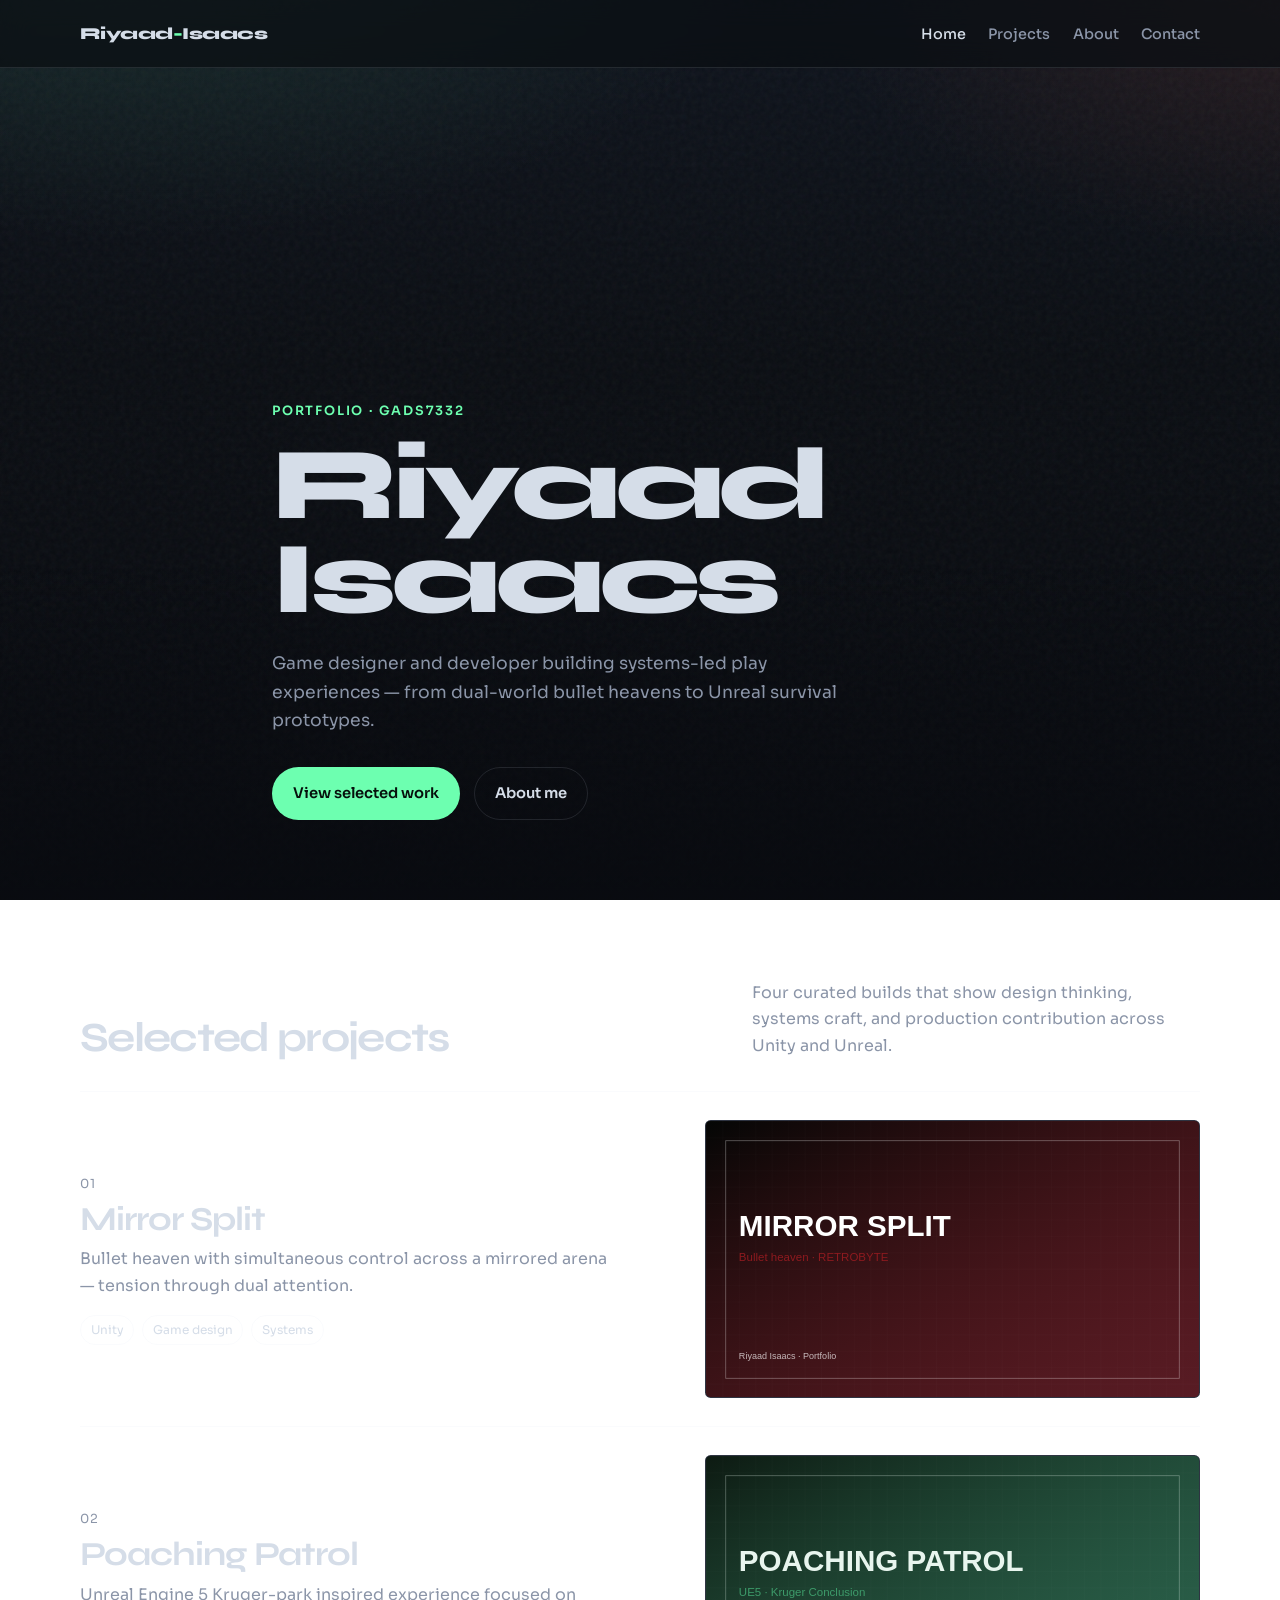
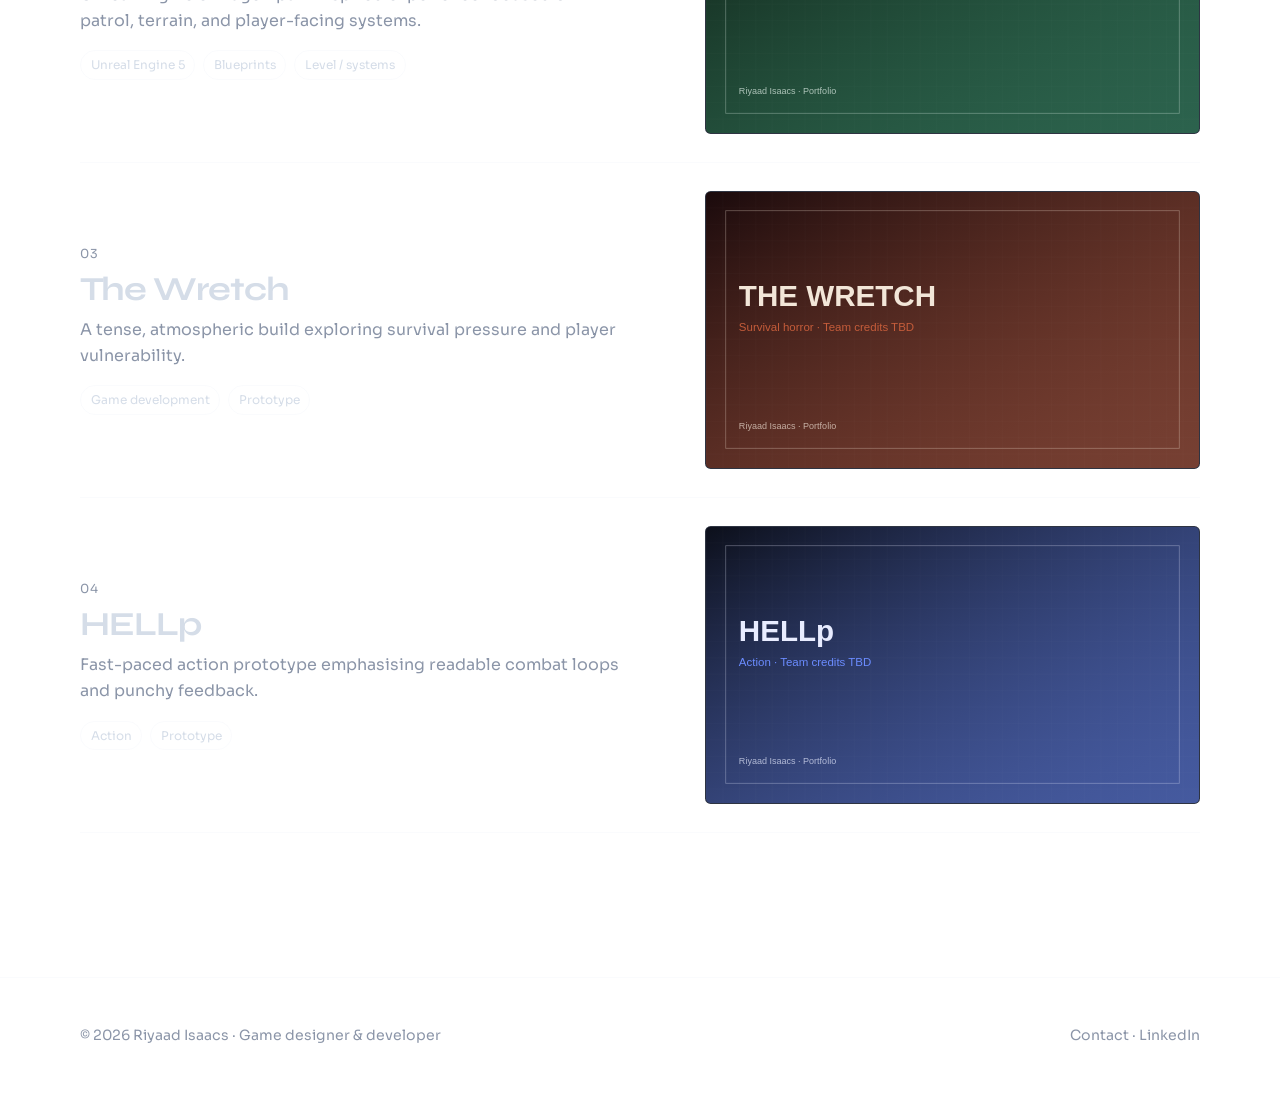
==== index.html @ bc72336f "Initial Riyaad Isaacs portfolio site for GADS Part 3. Static pages for four curated projects with PO" ====
<!DOCTYPE html>
<html lang="en">
<head>
  <meta charset="UTF-8">
  <meta name="viewport" content="width=device-width, initial-scale=1.0">
  <title>Riyaad Isaacs · Game Designer &amp; Developer</title>
  <meta name="description" content="Industry portfolio of Riyaad Isaacs — game designer and developer. Featured work: The Wretch, HELLp, Mirror Split, and Poaching Patrol.">
  <link rel="preconnect" href="https://fonts.googleapis.com">
  <link rel="preconnect" href="https://fonts.gstatic.com" crossorigin>
  <link href="https://fonts.googleapis.com/css2?family=Sora:wght@400;500;600&family=Syne:wght@700;800&display=swap" rel="stylesheet">
  <link rel="stylesheet" href="css/styles.css">
</head>
<body>
  <div class="site-wrap">
    <header class="site-header" data-site-header></header>

    <main>
      <section class="hero">
        <div class="container hero-copy">
          <p class="eyebrow">Portfolio · GADS7332</p>
          <h1>Riyaad Isaacs</h1>
          <p class="hero-lead">
            Game designer and developer building systems-led play experiences —
            from dual-world bullet heavens to Unreal survival prototypes.
          </p>
          <div class="cta-row">
            <a class="btn btn-primary" href="#projects">View selected work</a>
            <a class="btn btn-ghost" href="about.html">About me</a>
          </div>
        </div>
      </section>

      <section class="section" id="projects">
        <div class="container">
          <div class="section-head">
            <h2>Selected projects</h2>
            <p>Four curated builds that show design thinking, systems craft, and production contribution across Unity and Unreal.</p>
          </div>

          <div class="project-list">
            <a class="project-row" href="projects/mirror-split.html">
              <div class="project-meta">
                <div class="index">01</div>
                <h3>Mirror Split</h3>
                <p>Bullet heaven with simultaneous control across a mirrored arena — tension through dual attention.</p>
                <div class="tags">
                  <span class="tag">Unity</span>
                  <span class="tag">Game design</span>
                  <span class="tag">Systems</span>
                </div>
              </div>
              <div class="project-thumb">
                <img src="assets/projects/mirror-split/poster.svg" alt="Mirror Split poster" width="640" height="360" loading="lazy">
              </div>
            </a>

            <a class="project-row" href="projects/poaching-patrol.html">
              <div class="project-meta">
                <div class="index">02</div>
                <h3>Poaching Patrol</h3>
                <p>Unreal Engine 5 Kruger-park inspired experience focused on patrol, terrain, and player-facing systems.</p>
                <div class="tags">
                  <span class="tag">Unreal Engine 5</span>
                  <span class="tag">Blueprints</span>
                  <span class="tag">Level / systems</span>
                </div>
              </div>
              <div class="project-thumb">
                <img src="assets/projects/poaching-patrol/poster.svg" alt="Poaching Patrol poster" width="640" height="360" loading="lazy">
              </div>
            </a>

            <a class="project-row" href="projects/the-wretch.html">
              <div class="project-meta">
                <div class="index">03</div>
                <h3>The Wretch</h3>
                <p>A tense, atmospheric build exploring survival pressure and player vulnerability.</p>
                <div class="tags">
                  <span class="tag">Game development</span>
                  <span class="tag">Prototype</span>
                </div>
              </div>
              <div class="project-thumb">
                <img src="assets/projects/the-wretch/poster.svg" alt="The Wretch poster" width="640" height="360" loading="lazy">
              </div>
            </a>

            <a class="project-row" href="projects/hellp.html">
              <div class="project-meta">
                <div class="index">04</div>
                <h3>HELLp</h3>
                <p>Fast-paced action prototype emphasising readable combat loops and punchy feedback.</p>
                <div class="tags">
                  <span class="tag">Action</span>
                  <span class="tag">Prototype</span>
                </div>
              </div>
              <div class="project-thumb">
                <img src="assets/projects/hellp/poster.svg" alt="HELLp poster" width="640" height="360" loading="lazy">
              </div>
            </a>
          </div>
        </div>
      </section>
    </main>

    <footer class="site-footer" data-site-footer></footer>
  </div>
  <script src="js/main.js"></script>
</body>
</html>
---- css/styles.css ----
:root {
  --ink: #0b0e13;
  --ink-2: #121722;
  --panel: #171d2a;
  --fog: #d5dde8;
  --muted: #8b95a8;
  --signal: #6dffb0;
  --signal-dim: rgba(109, 255, 176, 0.14);
  --ember: #ff6a45;
  --line: rgba(213, 221, 232, 0.12);
  --max: 1120px;
  --nav-h: 4.25rem;
  --ease: cubic-bezier(0.22, 1, 0.36, 1);
  --font-display: "Syne", sans-serif;
  --font-body: "Sora", sans-serif;
}

*,
*::before,
*::after {
  box-sizing: border-box;
}

html {
  scroll-behavior: smooth;
}

body {
  margin: 0;
  min-height: 100vh;
  color: var(--fog);
  font-family: var(--font-body);
  font-size: 1rem;
  line-height: 1.65;
  background:
    radial-gradient(1200px 600px at 10% -10%, rgba(109, 255, 176, 0.12), transparent 55%),
    radial-gradient(900px 500px at 100% 0%, rgba(255, 106, 69, 0.1), transparent 50%),
    linear-gradient(180deg, #0f141d 0%, var(--ink) 40%, #090b10 100%);
  background-attachment: fixed;
}

body::before {
  content: "";
  position: fixed;
  inset: 0;
  pointer-events: none;
  z-index: 0;
  opacity: 0.045;
  background-image: url("data:image/svg+xml,%3Csvg viewBox='0 0 200 200' xmlns='http://www.w3.org/2000/svg'%3E%3Cfilter id='n'%3E%3CfeTurbulence type='fractalNoise' baseFrequency='0.85' numOctaves='4' stitchTiles='stitch'/%3E%3C/filter%3E%3Crect width='100%25' height='100%25' filter='url(%23n)'/%3E%3C/svg%3E");
}

img {
  max-width: 100%;
  display: block;
  height: auto;
}

a {
  color: var(--signal);
  text-decoration-thickness: 1px;
  text-underline-offset: 0.2em;
}

a:hover {
  color: #b8ffd9;
}

.site-wrap {
  position: relative;
  z-index: 1;
}

.container {
  width: min(100% - 2.5rem, var(--max));
  margin-inline: auto;
}

/* Nav */
.site-header {
  position: sticky;
  top: 0;
  z-index: 50;
  height: var(--nav-h);
  border-bottom: 1px solid var(--line);
  background: rgba(11, 14, 19, 0.72);
  backdrop-filter: blur(14px);
}

.nav {
  height: var(--nav-h);
  display: flex;
  align-items: center;
  justify-content: space-between;
  gap: 1rem;
}

.brand {
  font-family: var(--font-display);
  font-weight: 800;
  font-size: 1.05rem;
  letter-spacing: -0.03em;
  color: var(--fog);
  text-decoration: none;
}

.brand span {
  color: var(--signal);
}

.nav-links {
  display: flex;
  gap: 1.4rem;
  list-style: none;
  margin: 0;
  padding: 0;
}

.nav-links a {
  color: var(--muted);
  text-decoration: none;
  font-size: 0.9rem;
  font-weight: 500;
  transition: color 0.2s var(--ease);
}

.nav-links a:hover,
.nav-links a[aria-current="page"] {
  color: var(--fog);
}

.nav-toggle {
  display: none;
  background: transparent;
  border: 1px solid var(--line);
  color: var(--fog);
  padding: 0.45rem 0.7rem;
  border-radius: 0.4rem;
  font: inherit;
  cursor: pointer;
}

/* Hero */
.hero {
  min-height: calc(100vh - var(--nav-h));
  display: grid;
  align-items: end;
  padding: 4rem 0 5rem;
  position: relative;
  overflow: hidden;
}

.hero::after {
  content: "";
  position: absolute;
  inset: auto 0 0 0;
  height: 40%;
  background: linear-gradient(transparent, rgba(9, 11, 16, 0.9));
  pointer-events: none;
}

.hero-copy {
  position: relative;
  z-index: 2;
  max-width: 46rem;
  animation: rise 0.9s var(--ease) both;
}

.eyebrow {
  display: inline-block;
  margin: 0 0 1rem;
  color: var(--signal);
  font-size: 0.8rem;
  font-weight: 600;
  letter-spacing: 0.14em;
  text-transform: uppercase;
}

.hero h1 {
  margin: 0;
  font-family: var(--font-display);
  font-weight: 800;
  font-size: clamp(3.2rem, 9vw, 6.4rem);
  line-height: 0.92;
  letter-spacing: -0.05em;
}

.hero-lead {
  margin: 1.4rem 0 0;
  max-width: 36rem;
  color: var(--muted);
  font-size: 1.08rem;
}

.cta-row {
  display: flex;
  flex-wrap: wrap;
  gap: 0.85rem;
  margin-top: 2rem;
}

.btn {
  display: inline-flex;
  align-items: center;
  justify-content: center;
  gap: 0.45rem;
  padding: 0.85rem 1.25rem;
  border-radius: 999px;
  border: 1px solid transparent;
  font: inherit;
  font-size: 0.92rem;
  font-weight: 600;
  text-decoration: none;
  cursor: pointer;
  transition: transform 0.25s var(--ease), background 0.25s var(--ease), border-color 0.25s var(--ease);
}

.btn:hover {
  transform: translateY(-2px);
}

.btn-primary {
  background: var(--signal);
  color: #06110c;
}

.btn-primary:hover {
  color: #06110c;
  background: #9affc9;
}

.btn-ghost {
  background: transparent;
  border-color: var(--line);
  color: var(--fog);
}

.btn-ghost:hover {
  border-color: rgba(213, 221, 232, 0.35);
  color: var(--fog);
}

/* Sections */
.section {
  padding: 5rem 0;
}

.section-head {
  display: flex;
  flex-wrap: wrap;
  justify-content: space-between;
  align-items: end;
  gap: 1rem;
  margin-bottom: 2rem;
}

.section-head h2 {
  margin: 0;
  font-family: var(--font-display);
  font-size: clamp(1.8rem, 4vw, 2.6rem);
  letter-spacing: -0.04em;
  line-height: 1.05;
}

.section-head p {
  margin: 0;
  max-width: 28rem;
  color: var(--muted);
}

/* Project list (not cards) */
.project-list {
  display: grid;
  gap: 0;
  border-top: 1px solid var(--line);
}

.project-row {
  display: grid;
  grid-template-columns: minmax(0, 1.2fr) minmax(0, 1fr);
  gap: 2rem;
  align-items: center;
  padding: 1.75rem 0;
  border-bottom: 1px solid var(--line);
  text-decoration: none;
  color: inherit;
  transition: background 0.3s var(--ease);
}

.project-row:hover {
  background: linear-gradient(90deg, var(--signal-dim), transparent 70%);
}

.project-row:hover .project-thumb img {
  transform: scale(1.04);
}

.project-meta .index {
  color: var(--muted);
  font-size: 0.78rem;
  letter-spacing: 0.12em;
  text-transform: uppercase;
}

.project-meta h3 {
  margin: 0.4rem 0 0.55rem;
  font-family: var(--font-display);
  font-size: clamp(1.5rem, 3vw, 2.1rem);
  letter-spacing: -0.03em;
  line-height: 1.1;
}

.project-meta p {
  margin: 0;
  color: var(--muted);
  max-width: 34rem;
}

.project-meta .tags {
  display: flex;
  flex-wrap: wrap;
  gap: 0.5rem;
  margin-top: 1rem;
}

.tag {
  font-size: 0.75rem;
  color: var(--fog);
  border: 1px solid var(--line);
  padding: 0.25rem 0.6rem;
  border-radius: 999px;
}

.project-thumb {
  overflow: hidden;
  border-radius: 0.35rem;
  aspect-ratio: 16 / 9;
  background: var(--panel);
  border: 1px solid var(--line);
}

.project-thumb img {
  width: 100%;
  height: 100%;
  object-fit: cover;
  transition: transform 0.6s var(--ease);
}

/* Page heroes */
.page-hero {
  padding: 3.5rem 0 2rem;
  animation: rise 0.7s var(--ease) both;
}

.page-hero h1 {
  margin: 0.4rem 0 0;
  font-family: var(--font-display);
  font-size: clamp(2.4rem, 6vw, 4.2rem);
  letter-spacing: -0.045em;
  line-height: 0.98;
}

.page-hero .lede {
  margin: 1rem 0 0;
  max-width: 40rem;
  color: var(--muted);
}

/* About / contact */
.prose {
  max-width: 42rem;
}

.prose p + p {
  margin-top: 1rem;
}

.tool-list {
  display: flex;
  flex-wrap: wrap;
  gap: 0.55rem;
  margin: 1.5rem 0 0;
  padding: 0;
  list-style: none;
}

.tool-list li {
  padding: 0.45rem 0.8rem;
  border: 1px solid var(--line);
  border-radius: 999px;
  font-size: 0.85rem;
  color: var(--fog);
  background: rgba(23, 29, 42, 0.55);
}

.contact-grid {
  display: grid;
  grid-template-columns: repeat(auto-fit, minmax(220px, 1fr));
  gap: 1.25rem;
  margin-top: 2rem;
}

.contact-item {
  padding: 1.25rem 0;
  border-top: 1px solid var(--line);
}

.contact-item h3 {
  margin: 0 0 0.4rem;
  font-family: var(--font-display);
  font-size: 1.05rem;
}

.contact-item p,
.contact-item a {
  margin: 0;
  color: var(--muted);
  text-decoration: none;
}

.contact-item a:hover {
  color: var(--signal);
}

/* Project detail */
.poster-bleed {
  width: 100%;
  margin: 0 0 2.5rem;
  border-bottom: 1px solid var(--line);
  background: #000;
}

.poster-bleed img {
  width: min(100%, var(--max));
  margin-inline: auto;
  aspect-ratio: 16 / 9;
  object-fit: cover;
}

.detail-grid {
  display: grid;
  grid-template-columns: minmax(0, 1.55fr) minmax(0, 0.9fr);
  gap: 2.5rem;
  align-items: start;
}

.detail-block {
  margin-bottom: 2rem;
}

.detail-block h2 {
  margin: 0 0 0.7rem;
  font-family: var(--font-display);
  font-size: 1.25rem;
  letter-spacing: -0.02em;
}

.detail-block p,
.detail-block ul {
  margin: 0;
  color: var(--muted);
}

.detail-block ul {
  padding-left: 1.1rem;
}

.side-panel {
  position: sticky;
  top: calc(var(--nav-h) + 1rem);
  padding: 1.25rem;
  border: 1px solid var(--line);
  background: rgba(23, 29, 42, 0.65);
  border-radius: 0.5rem;
}

.side-panel h2 {
  margin: 0 0 1rem;
  font-family: var(--font-display);
  font-size: 1.05rem;
}

.meta-row {
  display: grid;
  gap: 0.25rem;
  padding: 0.75rem 0;
  border-top: 1px solid var(--line);
}

.meta-row:last-child {
  border-bottom: 1px solid var(--line);
}

.meta-row dt {
  font-size: 0.72rem;
  letter-spacing: 0.1em;
  text-transform: uppercase;
  color: var(--muted);
}

.meta-row dd {
  margin: 0;
  color: var(--fog);
}

.qr-pair {
  display: grid;
  grid-template-columns: 1fr 1fr;
  gap: 1rem;
  margin-top: 1.25rem;
}

.qr-item {
  text-align: center;
}

.qr-item img,
.qr-placeholder {
  width: 100%;
  aspect-ratio: 1;
  border-radius: 0.35rem;
  border: 1px solid var(--line);
  background: #fff;
  object-fit: contain;
}

.qr-placeholder {
  display: grid;
  place-items: center;
  padding: 0.75rem;
  color: #555;
  font-size: 0.75rem;
  line-height: 1.35;
  background: #f4f4f4;
}

.qr-item figcaption {
  margin-top: 0.45rem;
  font-size: 0.78rem;
  color: var(--muted);
}

.qr-item a {
  display: inline-block;
  margin-top: 0.35rem;
  font-size: 0.8rem;
}

.process-grid {
  display: grid;
  grid-template-columns: repeat(auto-fit, minmax(220px, 1fr));
  gap: 1rem;
  margin-top: 1rem;
}

.process-grid figure {
  margin: 0;
}

.process-grid img {
  width: 100%;
  aspect-ratio: 16 / 10;
  object-fit: cover;
  border-radius: 0.35rem;
  border: 1px solid var(--line);
  background: var(--panel);
}

.process-grid figcaption {
  margin-top: 0.4rem;
  font-size: 0.8rem;
  color: var(--muted);
}

.placeholder-note {
  margin-top: 0.75rem;
  padding: 0.75rem 0.9rem;
  border-left: 3px solid var(--ember);
  background: rgba(255, 106, 69, 0.08);
  color: var(--fog);
  font-size: 0.88rem;
}

/* Footer */
.site-footer {
  margin-top: 4rem;
  padding: 2rem 0 2.5rem;
  border-top: 1px solid var(--line);
  color: var(--muted);
  font-size: 0.88rem;
}

.footer-row {
  display: flex;
  flex-wrap: wrap;
  justify-content: space-between;
  gap: 1rem;
}

.footer-row a {
  color: var(--muted);
  text-decoration: none;
}

.footer-row a:hover {
  color: var(--signal);
}

@keyframes rise {
  from {
    opacity: 0;
    transform: translateY(18px);
  }
  to {
    opacity: 1;
    transform: translateY(0);
  }
}

@media (max-width: 860px) {
  .project-row {
    grid-template-columns: 1fr;
    gap: 1rem;
  }

  .project-thumb {
    order: -1;
  }

  .detail-grid {
    grid-template-columns: 1fr;
  }

  .side-panel {
    position: static;
  }
}

@media (max-width: 700px) {
  .nav-toggle {
    display: inline-flex;
  }

  .nav-links {
    position: absolute;
    top: var(--nav-h);
    left: 0;
    right: 0;
    display: none;
    flex-direction: column;
    gap: 0;
    padding: 0.5rem 1.25rem 1rem;
    background: rgba(11, 14, 19, 0.96);
    border-bottom: 1px solid var(--line);
  }

  .nav-links.open {
    display: flex;
  }

  .nav-links a {
    padding: 0.75rem 0;
    border-bottom: 1px solid var(--line);
  }

  .hero {
    min-height: auto;
    padding: 3.5rem 0 3rem;
  }
}
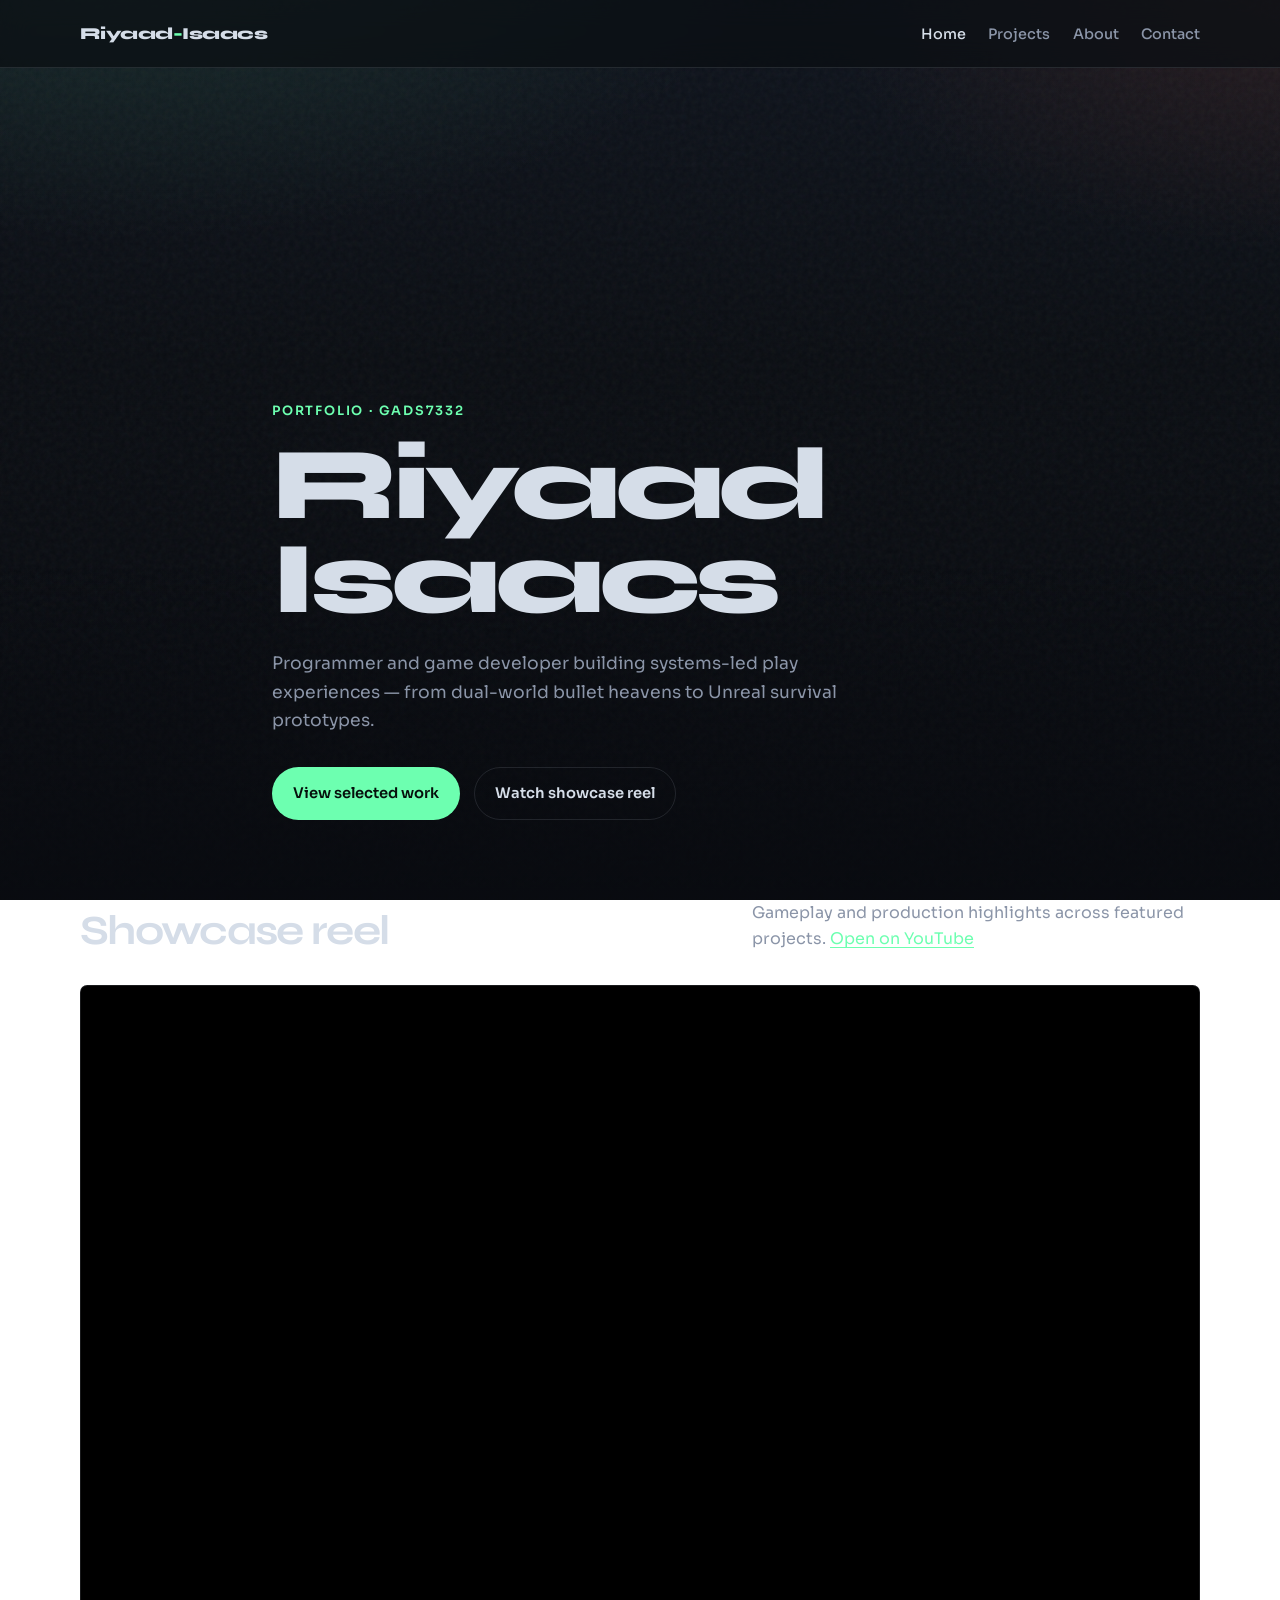
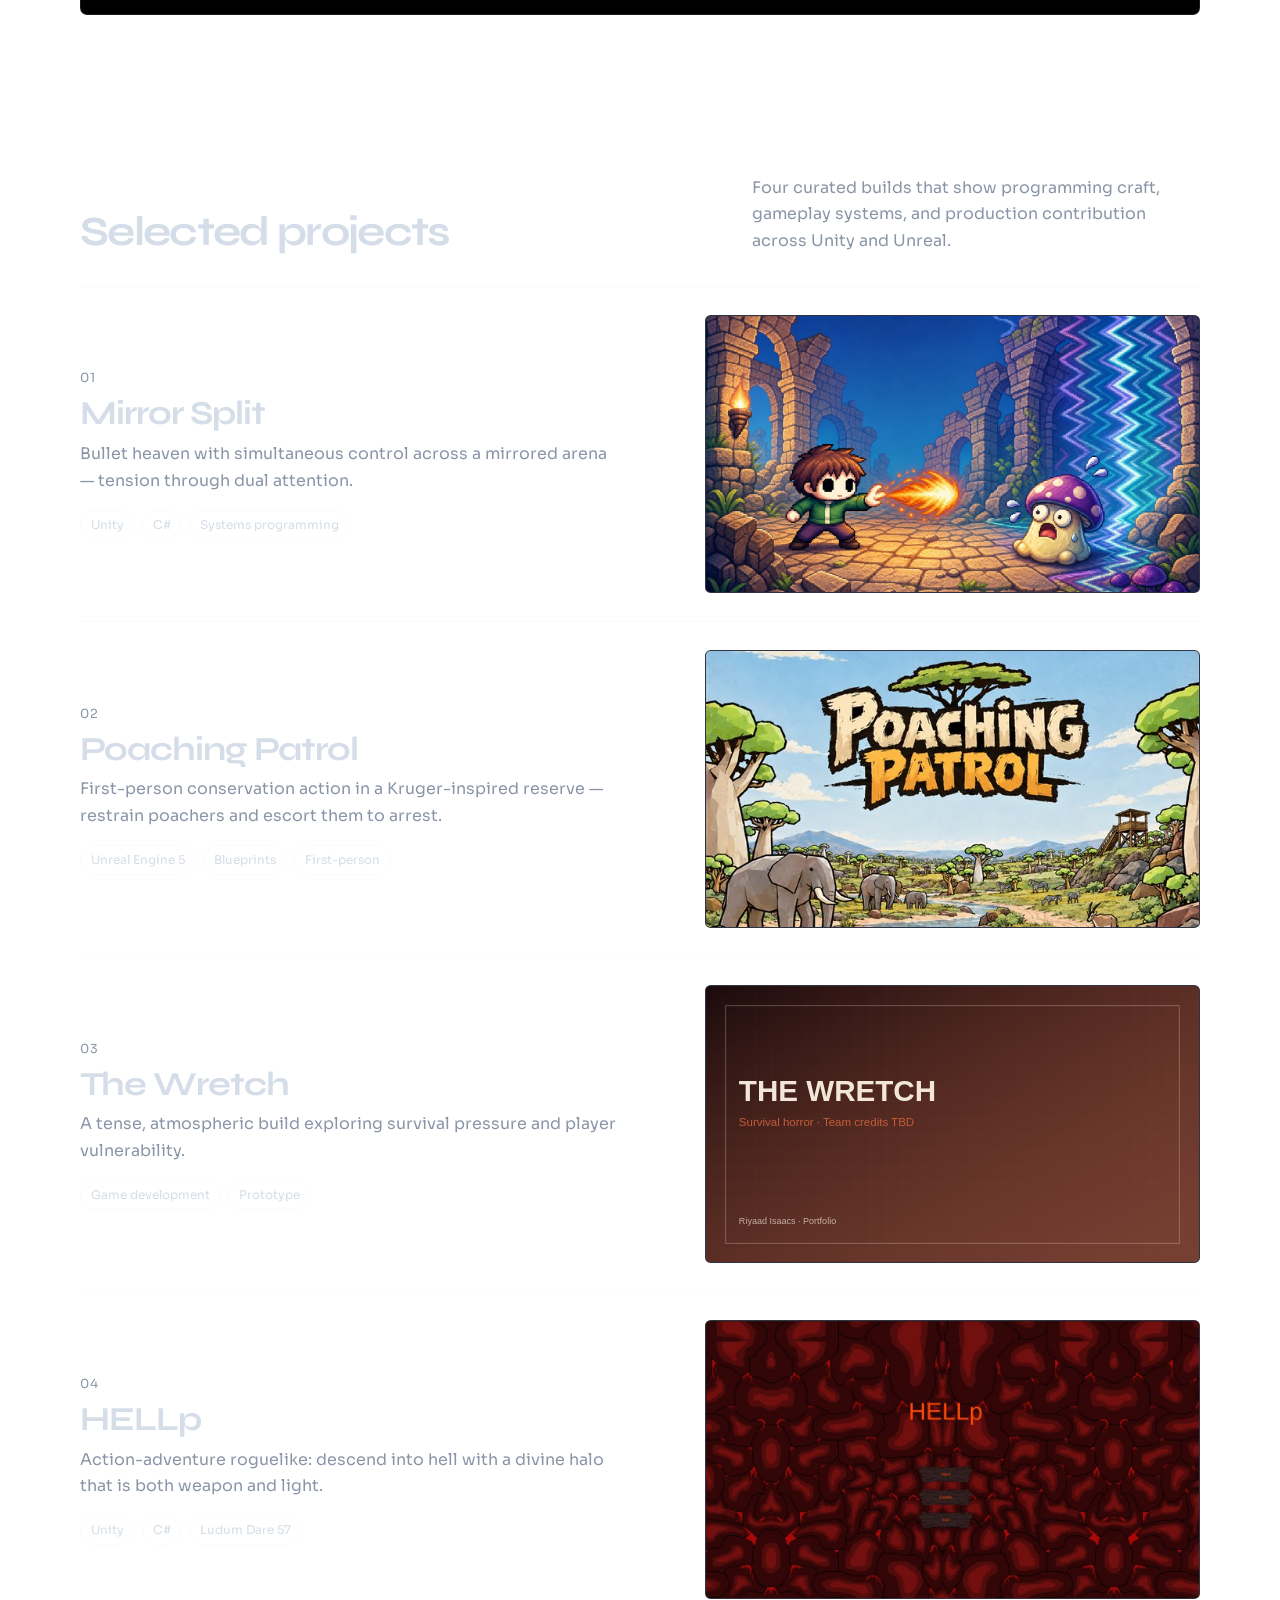
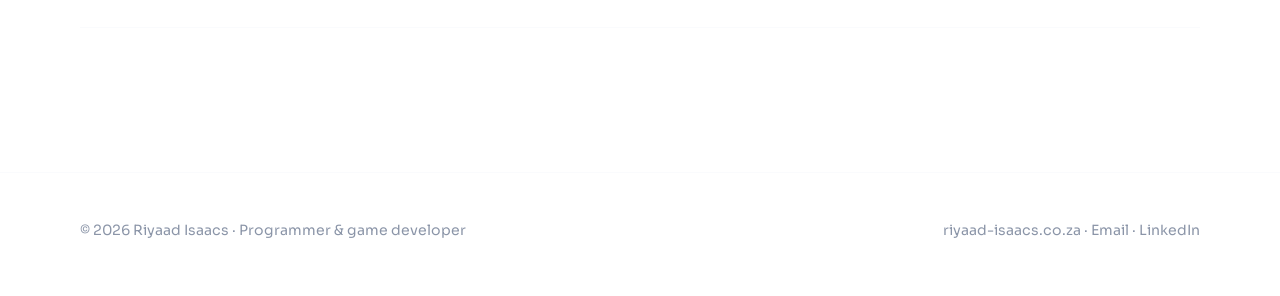
==== commit 3dac577d: "Add domain, showcase reel, Unity for HELLp, and GitHub Pages CNAME. Co-authored-by: Cursor <cursorag" ====
--- a/index.html
+++ b/index.html
@@ -3,8 +3,8 @@
 <head>
   <meta charset="UTF-8">
   <meta name="viewport" content="width=device-width, initial-scale=1.0">
-  <title>Riyaad Isaacs · Game Designer &amp; Developer</title>
-  <meta name="description" content="Industry portfolio of Riyaad Isaacs — game designer and developer. Featured work: The Wretch, HELLp, Mirror Split, and Poaching Patrol.">
+  <title>Riyaad Isaacs · Programmer &amp; Game Developer</title>
+  <meta name="description" content="Industry portfolio of Riyaad Isaacs — programmer and game developer. Featured work: The Wretch, HELLp, Mirror Split, and Poaching Patrol.">
   <link rel="preconnect" href="https://fonts.googleapis.com">
   <link rel="preconnect" href="https://fonts.gstatic.com" crossorigin>
   <link href="https://fonts.googleapis.com/css2?family=Sora:wght@400;500;600&family=Syne:wght@700;800&display=swap" rel="stylesheet">
@@ -20,12 +20,30 @@
           <p class="eyebrow">Portfolio · GADS7332</p>
           <h1>Riyaad Isaacs</h1>
           <p class="hero-lead">
-            Game designer and developer building systems-led play experiences —
+            Programmer and game developer building systems-led play experiences —
             from dual-world bullet heavens to Unreal survival prototypes.
           </p>
           <div class="cta-row">
             <a class="btn btn-primary" href="#projects">View selected work</a>
-            <a class="btn btn-ghost" href="about.html">About me</a>
+            <a class="btn btn-ghost" href="#showcase">Watch showcase reel</a>
+          </div>
+        </div>
+      </section>
+
+      <section class="section" id="showcase" style="padding-top: 0;">
+        <div class="container">
+          <div class="section-head">
+            <h2>Showcase reel</h2>
+            <p>Gameplay and production highlights across featured projects. <a href="https://youtu.be/JTp2ZXE9Sso" target="_blank" rel="noopener noreferrer">Open on YouTube</a></p>
+          </div>
+          <div class="video-frame">
+            <iframe
+              src="https://www.youtube.com/embed/JTp2ZXE9Sso"
+              title="Riyaad Isaacs portfolio showcase reel"
+              allow="accelerometer; autoplay; clipboard-write; encrypted-media; gyroscope; picture-in-picture; web-share"
+              referrerpolicy="strict-origin-when-cross-origin"
+              allowfullscreen
+              loading="lazy"></iframe>
           </div>
         </div>
       </section>
@@ -34,7 +52,7 @@
         <div class="container">
           <div class="section-head">
             <h2>Selected projects</h2>
-            <p>Four curated builds that show design thinking, systems craft, and production contribution across Unity and Unreal.</p>
+            <p>Four curated builds that show programming craft, gameplay systems, and production contribution across Unity and Unreal.</p>
           </div>
 
           <div class="project-list">
@@ -45,12 +63,12 @@
                 <p>Bullet heaven with simultaneous control across a mirrored arena — tension through dual attention.</p>
                 <div class="tags">
                   <span class="tag">Unity</span>
-                  <span class="tag">Game design</span>
-                  <span class="tag">Systems</span>
+                  <span class="tag">C#</span>
+                  <span class="tag">Systems programming</span>
                 </div>
               </div>
               <div class="project-thumb">
-                <img src="assets/projects/mirror-split/poster.svg" alt="Mirror Split poster" width="640" height="360" loading="lazy">
+                <img src="assets/projects/mirror-split/poster.jpg" alt="Mirror Split poster" width="640" height="360" loading="lazy">
               </div>
             </a>
 
@@ -58,15 +76,15 @@
               <div class="project-meta">
                 <div class="index">02</div>
                 <h3>Poaching Patrol</h3>
-                <p>Unreal Engine 5 Kruger-park inspired experience focused on patrol, terrain, and player-facing systems.</p>
+                <p>First-person conservation action in a Kruger-inspired reserve — restrain poachers and escort them to arrest.</p>
                 <div class="tags">
                   <span class="tag">Unreal Engine 5</span>
                   <span class="tag">Blueprints</span>
-                  <span class="tag">Level / systems</span>
+                  <span class="tag">First-person</span>
                 </div>
               </div>
               <div class="project-thumb">
-                <img src="assets/projects/poaching-patrol/poster.svg" alt="Poaching Patrol poster" width="640" height="360" loading="lazy">
+                <img src="assets/projects/poaching-patrol/poster.jpg" alt="Poaching Patrol poster" width="640" height="360" loading="lazy">
               </div>
             </a>
 
@@ -89,14 +107,15 @@
               <div class="project-meta">
                 <div class="index">04</div>
                 <h3>HELLp</h3>
-                <p>Fast-paced action prototype emphasising readable combat loops and punchy feedback.</p>
+                <p>Action-adventure roguelike: descend into hell with a divine halo that is both weapon and light.</p>
                 <div class="tags">
-                  <span class="tag">Action</span>
-                  <span class="tag">Prototype</span>
+                  <span class="tag">Unity</span>
+                  <span class="tag">C#</span>
+                  <span class="tag">Ludum Dare 57</span>
                 </div>
               </div>
               <div class="project-thumb">
-                <img src="assets/projects/hellp/poster.svg" alt="HELLp poster" width="640" height="360" loading="lazy">
+                <img src="assets/projects/hellp/poster.jpg" alt="HELLp poster" width="640" height="360" loading="lazy">
               </div>
             </a>
           </div>
--- a/css/styles.css
+++ b/css/styles.css
@@ -239,6 +239,26 @@
   color: var(--fog);
 }
 
+/* Video */
+.video-frame {
+  position: relative;
+  width: 100%;
+  aspect-ratio: 16 / 9;
+  border-radius: 0.45rem;
+  overflow: hidden;
+  border: 1px solid var(--line);
+  background: #000;
+  margin-top: 1.5rem;
+}
+
+.video-frame iframe {
+  position: absolute;
+  inset: 0;
+  width: 100%;
+  height: 100%;
+  border: 0;
+}
+
 /* Sections */
 .section {
   padding: 5rem 0;
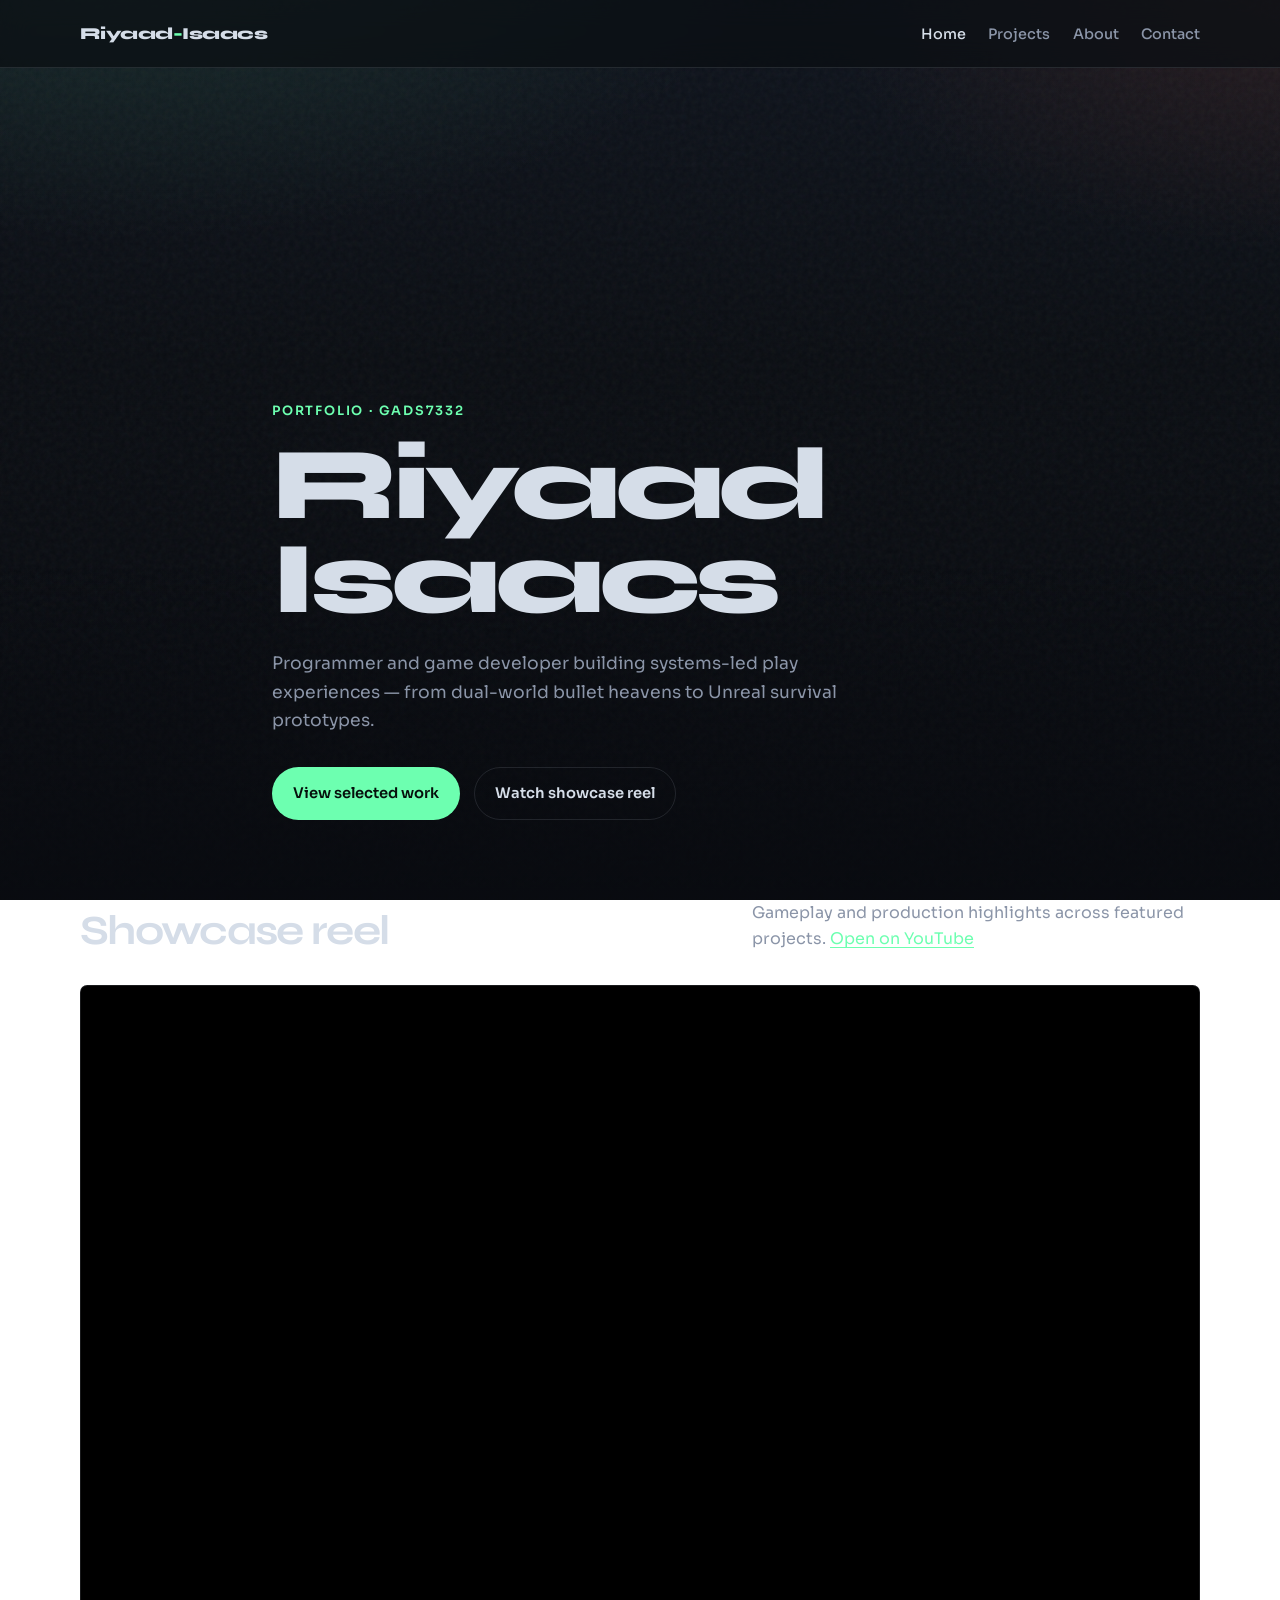
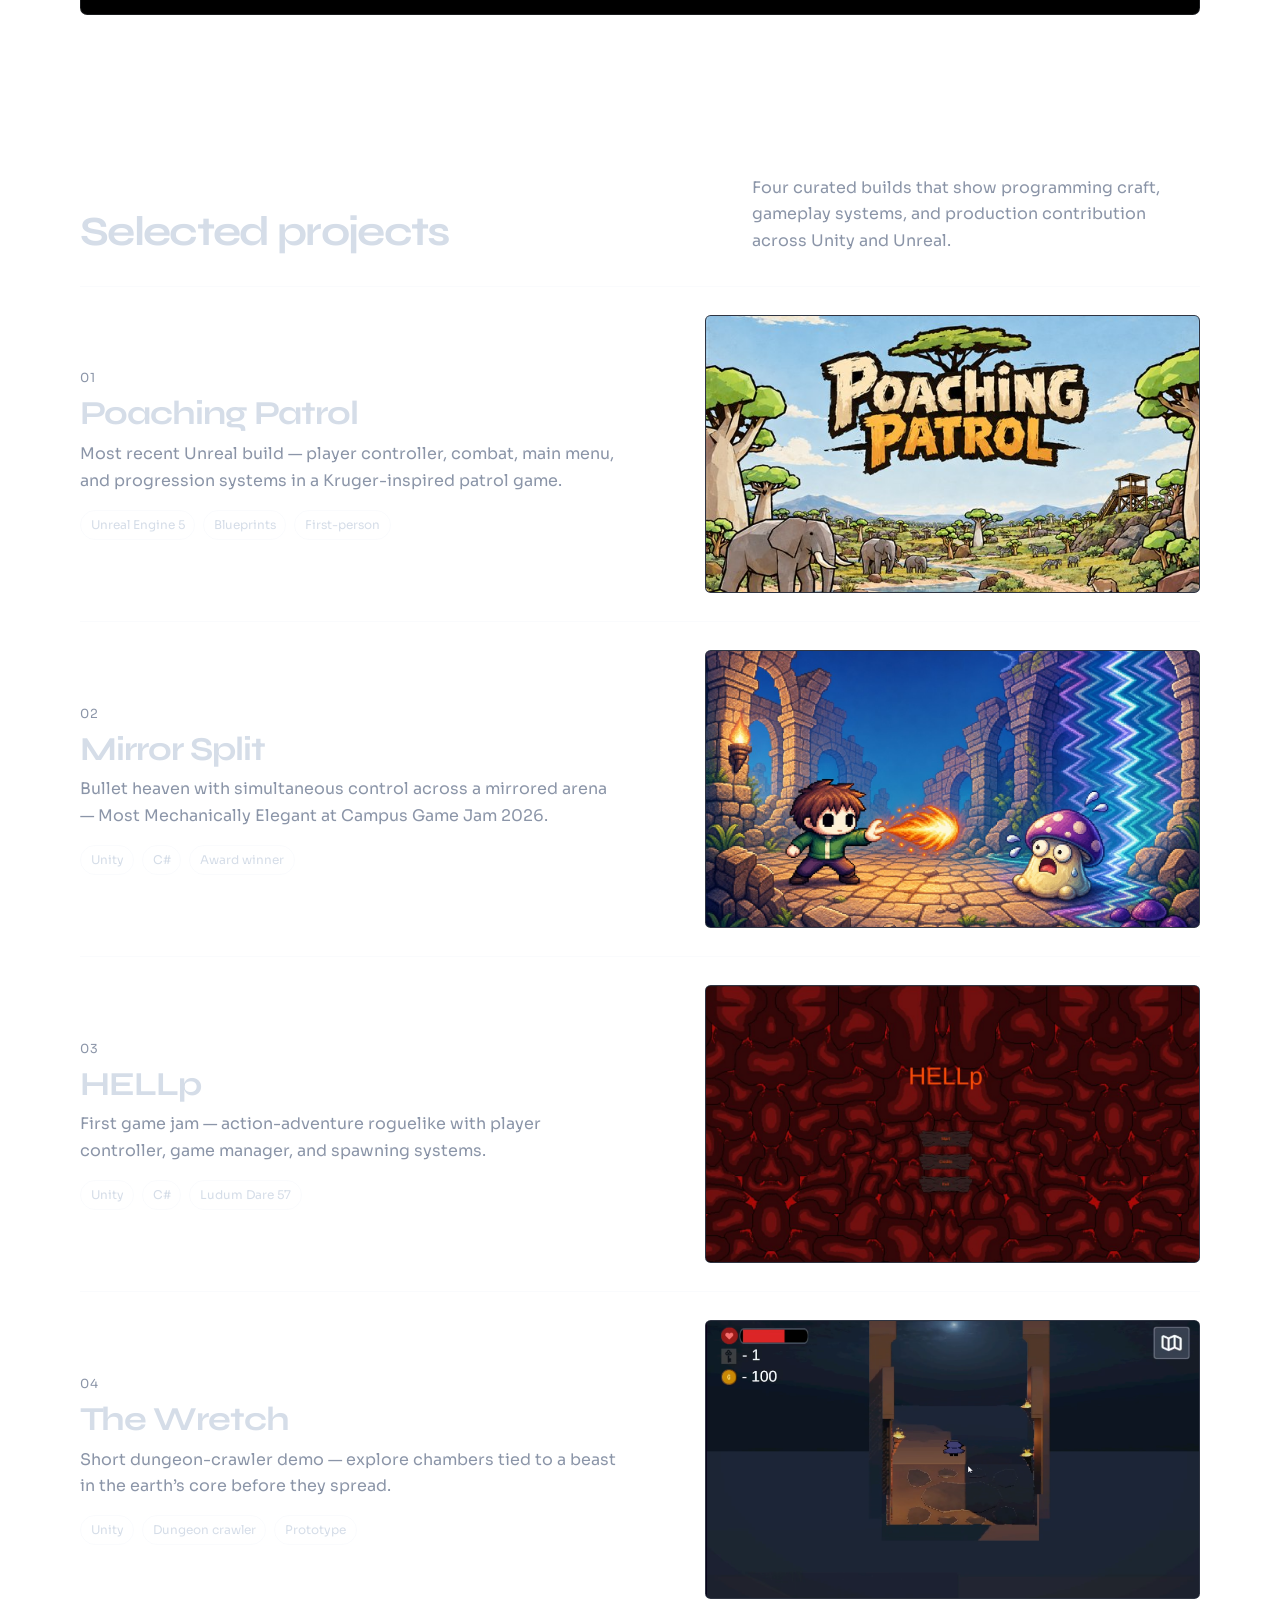
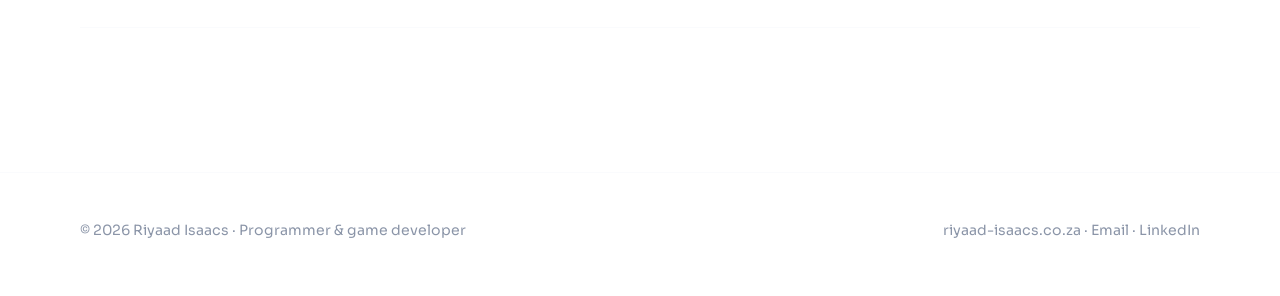
==== commit 5711ccec: "Publish portfolio content updates, itch assets, and print pack. Wire The Wretch itch link/images/QRs" ====
--- a/index.html
+++ b/index.html
@@ -38,7 +38,7 @@
           </div>
           <div class="video-frame">
             <iframe
-              src="https://www.youtube.com/embed/JTp2ZXE9Sso"
+              src="https://www.youtube.com/embed/JTp2ZXE9Sso?loop=1&amp;playlist=JTp2ZXE9Sso"
               title="Riyaad Isaacs portfolio showcase reel"
               allow="accelerometer; autoplay; clipboard-write; encrypted-media; gyroscope; picture-in-picture; web-share"
               referrerpolicy="strict-origin-when-cross-origin"
@@ -56,27 +56,11 @@
           </div>
 
           <div class="project-list">
-            <a class="project-row" href="projects/mirror-split.html">
+            <a class="project-row" href="projects/poaching-patrol.html">
               <div class="project-meta">
                 <div class="index">01</div>
-                <h3>Mirror Split</h3>
-                <p>Bullet heaven with simultaneous control across a mirrored arena — tension through dual attention.</p>
-                <div class="tags">
-                  <span class="tag">Unity</span>
-                  <span class="tag">C#</span>
-                  <span class="tag">Systems programming</span>
-                </div>
-              </div>
-              <div class="project-thumb">
-                <img src="assets/projects/mirror-split/poster.jpg" alt="Mirror Split poster" width="640" height="360" loading="lazy">
-              </div>
-            </a>
-
-            <a class="project-row" href="projects/poaching-patrol.html">
-              <div class="project-meta">
-                <div class="index">02</div>
                 <h3>Poaching Patrol</h3>
-                <p>First-person conservation action in a Kruger-inspired reserve — restrain poachers and escort them to arrest.</p>
+                <p>Most recent Unreal build — player controller, combat, main menu, and progression systems in a Kruger-inspired patrol game.</p>
                 <div class="tags">
                   <span class="tag">Unreal Engine 5</span>
                   <span class="tag">Blueprints</span>
@@ -88,26 +72,27 @@
               </div>
             </a>
 
-            <a class="project-row" href="projects/the-wretch.html">
+            <a class="project-row" href="projects/mirror-split.html">
               <div class="project-meta">
-                <div class="index">03</div>
-                <h3>The Wretch</h3>
-                <p>A tense, atmospheric build exploring survival pressure and player vulnerability.</p>
+                <div class="index">02</div>
+                <h3>Mirror Split</h3>
+                <p>Bullet heaven with simultaneous control across a mirrored arena — Most Mechanically Elegant at Campus Game Jam 2026.</p>
                 <div class="tags">
-                  <span class="tag">Game development</span>
-                  <span class="tag">Prototype</span>
+                  <span class="tag">Unity</span>
+                  <span class="tag">C#</span>
+                  <span class="tag">Award winner</span>
                 </div>
               </div>
               <div class="project-thumb">
-                <img src="assets/projects/the-wretch/poster.svg" alt="The Wretch poster" width="640" height="360" loading="lazy">
+                <img src="assets/projects/mirror-split/poster.jpg" alt="Mirror Split poster" width="640" height="360" loading="lazy">
               </div>
             </a>
 
             <a class="project-row" href="projects/hellp.html">
               <div class="project-meta">
-                <div class="index">04</div>
+                <div class="index">03</div>
                 <h3>HELLp</h3>
-                <p>Action-adventure roguelike: descend into hell with a divine halo that is both weapon and light.</p>
+                <p>First game jam — action-adventure roguelike with player controller, game manager, and spawning systems.</p>
                 <div class="tags">
                   <span class="tag">Unity</span>
                   <span class="tag">C#</span>
@@ -116,6 +101,22 @@
               </div>
               <div class="project-thumb">
                 <img src="assets/projects/hellp/poster.jpg" alt="HELLp poster" width="640" height="360" loading="lazy">
+              </div>
+            </a>
+
+            <a class="project-row" href="projects/the-wretch.html">
+              <div class="project-meta">
+                <div class="index">04</div>
+                <h3>The Wretch</h3>
+                <p>Short dungeon-crawler demo — explore chambers tied to a beast in the earth’s core before they spread.</p>
+                <div class="tags">
+                  <span class="tag">Unity</span>
+                  <span class="tag">Dungeon crawler</span>
+                  <span class="tag">Prototype</span>
+                </div>
+              </div>
+              <div class="project-thumb">
+                <img src="assets/projects/the-wretch/poster.png" alt="The Wretch gameplay still" width="640" height="360" loading="lazy">
               </div>
             </a>
           </div>
